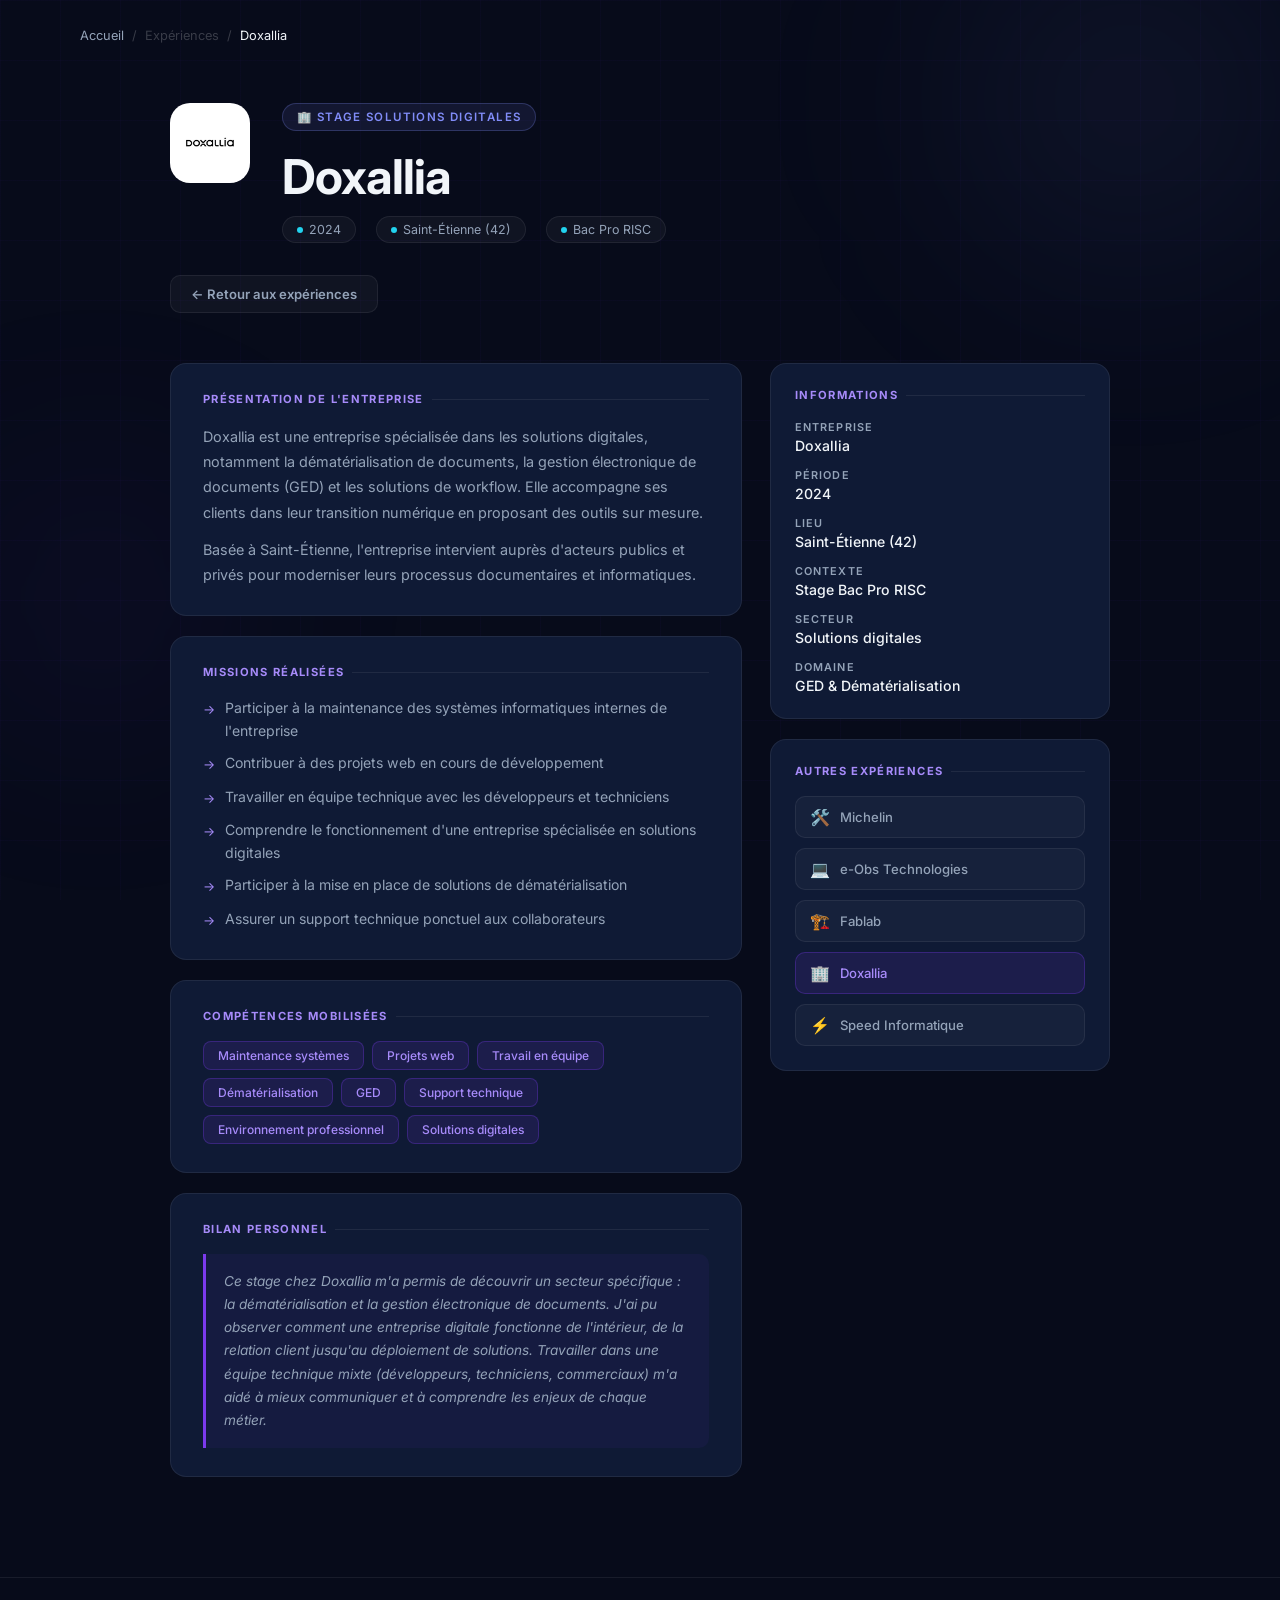
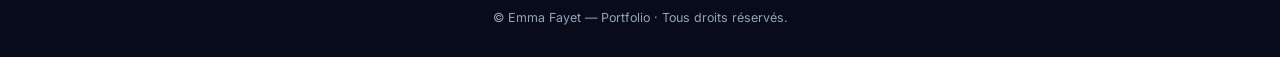
==== doxallia.html @ 90dcf728 "Create doxallia.html" ====
<!DOCTYPE html>
<html lang="fr">
<head>
  <meta charset="UTF-8">
  <meta name="viewport" content="width=device-width, initial-scale=1.0">
  <title>Stage Doxallia — Emma Fayet</title>
  <link rel="preconnect" href="https://fonts.googleapis.com">
  <link rel="preconnect" href="https://fonts.gstatic.com" crossorigin>
  <link href="https://fonts.googleapis.com/css2?family=Inter:wght@300;400;500;600;700&display=swap" rel="stylesheet">
  <style>
    *,*::before,*::after{box-sizing:border-box;margin:0;padding:0;}
    :root{--bg:#070b1a;--card:#0f1a35;--border:rgba(255,255,255,0.07);--border-accent:rgba(124,58,237,0.3);--purple:#7c3aed;--purple-light:#a78bfa;--cyan:#22d3ee;--text:#f1f5f9;--muted:#94a3b8;--tag-bg:rgba(124,58,237,0.12);--accent:#818cf8;}
    html{scroll-behavior:smooth;}
    body{background:var(--bg);color:var(--text);font-family:'Inter',sans-serif;min-height:100vh;overflow-x:hidden;}
    body::before{content:'';position:fixed;inset:0;background-image:linear-gradient(rgba(124,58,237,0.03) 1px,transparent 1px),linear-gradient(90deg,rgba(124,58,237,0.03) 1px,transparent 1px);background-size:60px 60px;pointer-events:none;z-index:0;}
    .blob{position:fixed;border-radius:50%;filter:blur(100px);pointer-events:none;z-index:0;}
    .blob-1{width:500px;height:500px;background:radial-gradient(circle,rgba(129,140,248,0.1) 0%,transparent 70%);top:-150px;right:-100px;}
    .blob-2{width:400px;height:400px;background:radial-gradient(circle,rgba(124,58,237,0.08) 0%,transparent 70%);bottom:100px;left:-100px;}
    nav.breadcrumb{position:relative;z-index:10;padding:28px 80px 0;display:flex;align-items:center;gap:8px;font-size:0.8rem;color:var(--muted);}
    nav.breadcrumb a{color:var(--muted);text-decoration:none;transition:color 0.2s;}
    nav.breadcrumb a:hover{color:var(--purple-light);}
    nav.breadcrumb span{color:rgba(255,255,255,0.2);}
    nav.breadcrumb .current{color:var(--text);}
    .hero{position:relative;z-index:10;padding:60px 80px 50px;max-width:1100px;margin:0 auto;}
    .hero-top{display:flex;align-items:flex-start;gap:32px;margin-bottom:32px;flex-wrap:wrap;}
    .company-logo{width:80px;height:80px;border-radius:20px;background:white;display:flex;align-items:center;justify-content:center;border:1px solid var(--border);overflow:hidden;flex-shrink:0;}
    .company-logo img{width:60px;height:60px;object-fit:contain;}
    .company-logo .logo-text{font-size:0.9rem;font-weight:800;color:#818cf8;}
    .hero-info{flex:1;}
    .hero-label{display:inline-flex;align-items:center;gap:8px;font-size:0.72rem;font-weight:600;letter-spacing:0.12em;text-transform:uppercase;color:var(--accent);background:rgba(129,140,248,0.1);border:1px solid rgba(129,140,248,0.25);padding:6px 14px;border-radius:100px;margin-bottom:16px;}
    .hero h1{font-size:clamp(2rem,5vw,3rem);font-weight:700;letter-spacing:-0.02em;margin-bottom:10px;}
    .hero-meta{display:flex;gap:20px;flex-wrap:wrap;}
    .meta-pill{display:flex;align-items:center;gap:6px;font-size:0.78rem;color:var(--muted);background:rgba(255,255,255,0.04);border:1px solid var(--border);padding:5px 14px;border-radius:100px;}
    .meta-pill .dot{width:6px;height:6px;border-radius:50%;background:var(--cyan);}
    .nav-btns{display:flex;gap:12px;flex-wrap:wrap;margin:32px 0 0;}
    .btn{display:inline-flex;align-items:center;gap:7px;padding:10px 20px;border-radius:10px;font-size:0.82rem;font-weight:600;text-decoration:none;transition:all 0.2s ease;border:1px solid transparent;}
    .btn-ghost{background:rgba(255,255,255,0.04);color:var(--muted);border-color:var(--border);}
    .btn-ghost:hover{background:rgba(255,255,255,0.08);color:var(--text);transform:translateY(-2px);}
    .main{position:relative;z-index:10;max-width:1100px;margin:0 auto;padding:0 80px 80px;display:grid;grid-template-columns:1fr 340px;gap:28px;}
    .section{background:var(--card);border:1px solid var(--border);border-radius:16px;padding:28px 32px;margin-bottom:20px;animation:fadeUp 0.5s ease both;}
    .section:nth-child(1){animation-delay:0.05s}.section:nth-child(2){animation-delay:0.1s}.section:nth-child(3){animation-delay:0.15s}.section:nth-child(4){animation-delay:0.2s}
    .section-title{font-size:0.7rem;font-weight:700;letter-spacing:0.12em;text-transform:uppercase;color:var(--purple-light);margin-bottom:18px;display:flex;align-items:center;gap:8px;}
    .section-title::after{content:'';flex:1;height:1px;background:var(--border);}
    .section p{font-size:0.9rem;color:var(--muted);line-height:1.75;margin-bottom:12px;}
    .section p:last-child{margin-bottom:0;}
    .task-list{list-style:none;display:flex;flex-direction:column;gap:10px;}
    .task-list li{display:flex;align-items:flex-start;gap:10px;font-size:0.88rem;color:var(--muted);line-height:1.6;}
    .task-list li .arrow{color:var(--purple-light);font-size:0.8rem;margin-top:3px;flex-shrink:0;}
    .skills-grid{display:flex;flex-wrap:wrap;gap:8px;}
    .skill-tag{font-size:0.75rem;font-weight:500;padding:6px 14px;border-radius:8px;background:var(--tag-bg);border:1px solid var(--border-accent);color:var(--purple-light);}
    .personal-note{padding:16px 18px;background:rgba(124,58,237,0.06);border-left:3px solid var(--purple);border-radius:0 10px 10px 0;font-size:0.85rem;color:var(--muted);line-height:1.7;font-style:italic;}
    .sidebar{display:flex;flex-direction:column;gap:20px;}
    .sidebar-card{background:var(--card);border:1px solid var(--border);border-radius:16px;padding:24px;animation:fadeUp 0.5s ease both;}
    .sidebar-card:nth-child(1){animation-delay:0.08s}.sidebar-card:nth-child(2){animation-delay:0.14s}
    .info-row{display:flex;flex-direction:column;gap:14px;}
    .info-item{display:flex;flex-direction:column;gap:3px;}
    .info-label{font-size:0.68rem;color:var(--muted);text-transform:uppercase;letter-spacing:0.1em;font-weight:600;}
    .info-value{font-size:0.88rem;color:var(--text);font-weight:500;}
    .other-stages{display:flex;flex-direction:column;gap:10px;}
    .stage-link{display:flex;align-items:center;gap:10px;padding:10px 14px;border-radius:10px;background:rgba(255,255,255,0.03);border:1px solid var(--border);text-decoration:none;color:var(--muted);font-size:0.82rem;font-weight:500;transition:all 0.2s;}
    .stage-link:hover{background:rgba(124,58,237,0.08);border-color:var(--border-accent);color:var(--text);}
    .stage-link .stage-emoji{font-size:1rem;}
    .stage-link.active{background:var(--tag-bg);border-color:var(--border-accent);color:var(--purple-light);}
    footer{position:relative;z-index:10;text-align:center;padding:32px 80px;border-top:1px solid var(--border);color:var(--muted);font-size:0.78rem;}
    @keyframes fadeUp{from{opacity:0;transform:translateY(20px);}to{opacity:1;transform:translateY(0);}}
    @media(max-width:900px){.main{grid-template-columns:1fr;padding:0 24px 60px;}nav.breadcrumb,.hero{padding-left:24px;padding-right:24px;}.hero{padding-top:36px;}}
  </style>
</head>
<body>
  <div class="blob blob-1"></div>
  <div class="blob blob-2"></div>
  <nav class="breadcrumb">
    <a href="index.html">Accueil</a><span>/</span><span>Expériences</span><span>/</span><span class="current">Doxallia</span>
  </nav>
  <header class="hero">
    <div class="hero-top">
      <div class="company-logo">
        <img src="doxallia_2025.png" alt="Doxallia" onerror="this.style.display='none';this.parentNode.innerHTML='<span class=\'logo-text\'>DOX</span>'">
      </div>
      <div class="hero-info">
        <div class="hero-label">🏢 Stage solutions digitales</div>
        <h1>Doxallia</h1>
        <div class="hero-meta">
          <div class="meta-pill"><span class="dot"></span>2024</div>
          <div class="meta-pill"><span class="dot"></span>Saint-Étienne (42)</div>
          <div class="meta-pill"><span class="dot"></span>Bac Pro RISC</div>
        </div>
      </div>
    </div>
    <div class="nav-btns">
      <a href="index.html#doxallia" class="btn btn-ghost">← Retour aux expériences</a>
    </div>
  </header>
  <div class="main">
    <div class="left-col">
      <div class="section">
        <div class="section-title">Présentation de l'entreprise</div>
        <p>Doxallia est une entreprise spécialisée dans les solutions digitales, notamment la dématérialisation de documents, la gestion électronique de documents (GED) et les solutions de workflow. Elle accompagne ses clients dans leur transition numérique en proposant des outils sur mesure.</p>
        <p>Basée à Saint-Étienne, l'entreprise intervient auprès d'acteurs publics et privés pour moderniser leurs processus documentaires et informatiques.</p>
      </div>
      <div class="section">
        <div class="section-title">Missions réalisées</div>
        <ul class="task-list">
          <li><span class="arrow">→</span> Participer à la maintenance des systèmes informatiques internes de l'entreprise</li>
          <li><span class="arrow">→</span> Contribuer à des projets web en cours de développement</li>
          <li><span class="arrow">→</span> Travailler en équipe technique avec les développeurs et techniciens</li>
          <li><span class="arrow">→</span> Comprendre le fonctionnement d'une entreprise spécialisée en solutions digitales</li>
          <li><span class="arrow">→</span> Participer à la mise en place de solutions de dématérialisation</li>
          <li><span class="arrow">→</span> Assurer un support technique ponctuel aux collaborateurs</li>
        </ul>
      </div>
      <div class="section">
        <div class="section-title">Compétences mobilisées</div>
        <div class="skills-grid">
          <span class="skill-tag">Maintenance systèmes</span>
          <span class="skill-tag">Projets web</span>
          <span class="skill-tag">Travail en équipe</span>
          <span class="skill-tag">Dématérialisation</span>
          <span class="skill-tag">GED</span>
          <span class="skill-tag">Support technique</span>
          <span class="skill-tag">Environnement professionnel</span>
          <span class="skill-tag">Solutions digitales</span>
        </div>
      </div>
      <div class="section">
        <div class="section-title">Bilan personnel</div>
        <div class="personal-note">
          Ce stage chez Doxallia m'a permis de découvrir un secteur spécifique : la dématérialisation et la gestion électronique de documents. J'ai pu observer comment une entreprise digitale fonctionne de l'intérieur, de la relation client jusqu'au déploiement de solutions. Travailler dans une équipe technique mixte (développeurs, techniciens, commerciaux) m'a aidé à mieux communiquer et à comprendre les enjeux de chaque métier.
        </div>
      </div>
    </div>
    <aside class="sidebar">
      <div class="sidebar-card">
        <div class="section-title">Informations</div>
        <div class="info-row">
          <div class="info-item"><span class="info-label">Entreprise</span><span class="info-value">Doxallia</span></div>
          <div class="info-item"><span class="info-label">Période</span><span class="info-value">2024</span></div>
          <div class="info-item"><span class="info-label">Lieu</span><span class="info-value">Saint-Étienne (42)</span></div>
          <div class="info-item"><span class="info-label">Contexte</span><span class="info-value">Stage Bac Pro RISC</span></div>
          <div class="info-item"><span class="info-label">Secteur</span><span class="info-value">Solutions digitales</span></div>
          <div class="info-item"><span class="info-label">Domaine</span><span class="info-value">GED & Dématérialisation</span></div>
        </div>
      </div>
      <div class="sidebar-card">
        <div class="section-title">Autres expériences</div>
        <div class="other-stages">
          <a href="stage-michelin.html" class="stage-link"><span class="stage-emoji">🛠️</span> Michelin</a>
          <a href="stage-eobs.html" class="stage-link"><span class="stage-emoji">💻</span> e-Obs Technologies</a>
          <a href="stage-fablab.html" class="stage-link"><span class="stage-emoji">🏗️</span> Fablab</a>
          <a href="stage-doxallia.html" class="stage-link active"><span class="stage-emoji">🏢</span> Doxallia</a>
          <a href="stage-speed.html" class="stage-link"><span class="stage-emoji">⚡</span> Speed Informatique</a>
        </div>
      </div>
    </aside>
  </div>
  <footer>© Emma Fayet — Portfolio · Tous droits réservés.</footer>
</body>
</html>
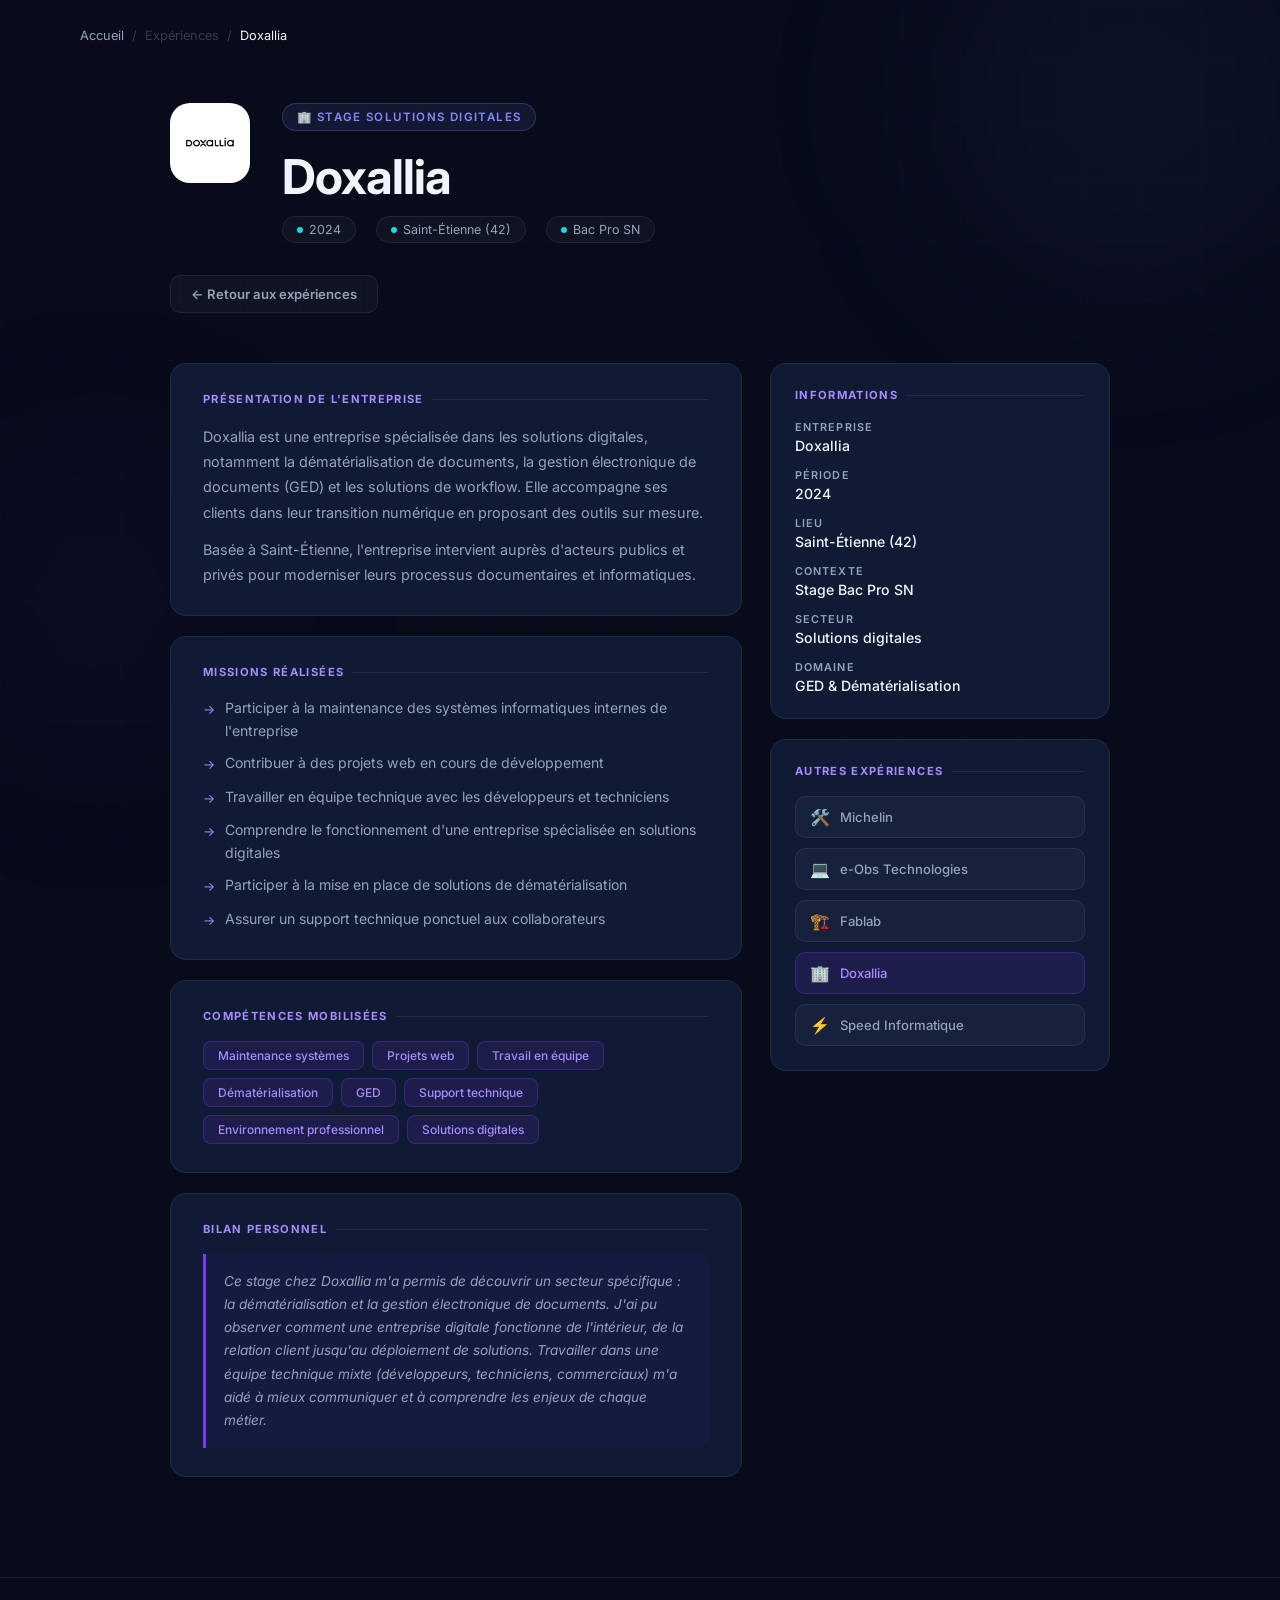
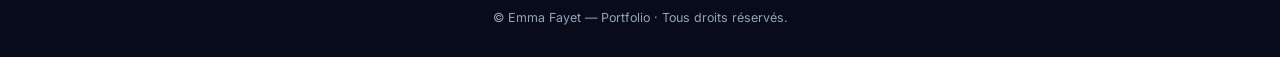
==== commit 351e061b: "Update context from Bac Pro RISC to Bac Pro SN" ====
--- a/doxallia.html
+++ b/doxallia.html
@@ -83,7 +83,7 @@
         <div class="hero-meta">
           <div class="meta-pill"><span class="dot"></span>2024</div>
           <div class="meta-pill"><span class="dot"></span>Saint-Étienne (42)</div>
-          <div class="meta-pill"><span class="dot"></span>Bac Pro RISC</div>
+          <div class="meta-pill"><span class="dot"></span>Bac Pro SN</div>
         </div>
       </div>
     </div>
@@ -136,7 +136,7 @@
           <div class="info-item"><span class="info-label">Entreprise</span><span class="info-value">Doxallia</span></div>
           <div class="info-item"><span class="info-label">Période</span><span class="info-value">2024</span></div>
           <div class="info-item"><span class="info-label">Lieu</span><span class="info-value">Saint-Étienne (42)</span></div>
-          <div class="info-item"><span class="info-label">Contexte</span><span class="info-value">Stage Bac Pro RISC</span></div>
+          <div class="info-item"><span class="info-label">Contexte</span><span class="info-value">Stage Bac Pro SN</span></div>
           <div class="info-item"><span class="info-label">Secteur</span><span class="info-value">Solutions digitales</span></div>
           <div class="info-item"><span class="info-label">Domaine</span><span class="info-value">GED & Dématérialisation</span></div>
         </div>
@@ -144,11 +144,11 @@
       <div class="sidebar-card">
         <div class="section-title">Autres expériences</div>
         <div class="other-stages">
-          <a href="stage-michelin.html" class="stage-link"><span class="stage-emoji">🛠️</span> Michelin</a>
-          <a href="stage-eobs.html" class="stage-link"><span class="stage-emoji">💻</span> e-Obs Technologies</a>
-          <a href="stage-fablab.html" class="stage-link"><span class="stage-emoji">🏗️</span> Fablab</a>
-          <a href="stage-doxallia.html" class="stage-link active"><span class="stage-emoji">🏢</span> Doxallia</a>
-          <a href="stage-speed.html" class="stage-link"><span class="stage-emoji">⚡</span> Speed Informatique</a>
+         <a href="michelin.html" class="stage-link"><span class="stage-emoji">🛠️</span> Michelin</a>
+<a href="Eobs_tech.html" class="stage-link"><span class="stage-emoji">💻</span> e-Obs Technologies</a>
+<a href="fablab.html" class="stage-link"><span class="stage-emoji">🏗️</span> Fablab</a>
+<a href="doxallia.html" class="stage-link active"><span class="stage-emoji">🏢</span> Doxallia</a>
+<a href="speed_info.html" class="stage-link"><span class="stage-emoji">⚡</span> Speed Informatique</a>
         </div>
       </div>
     </aside>
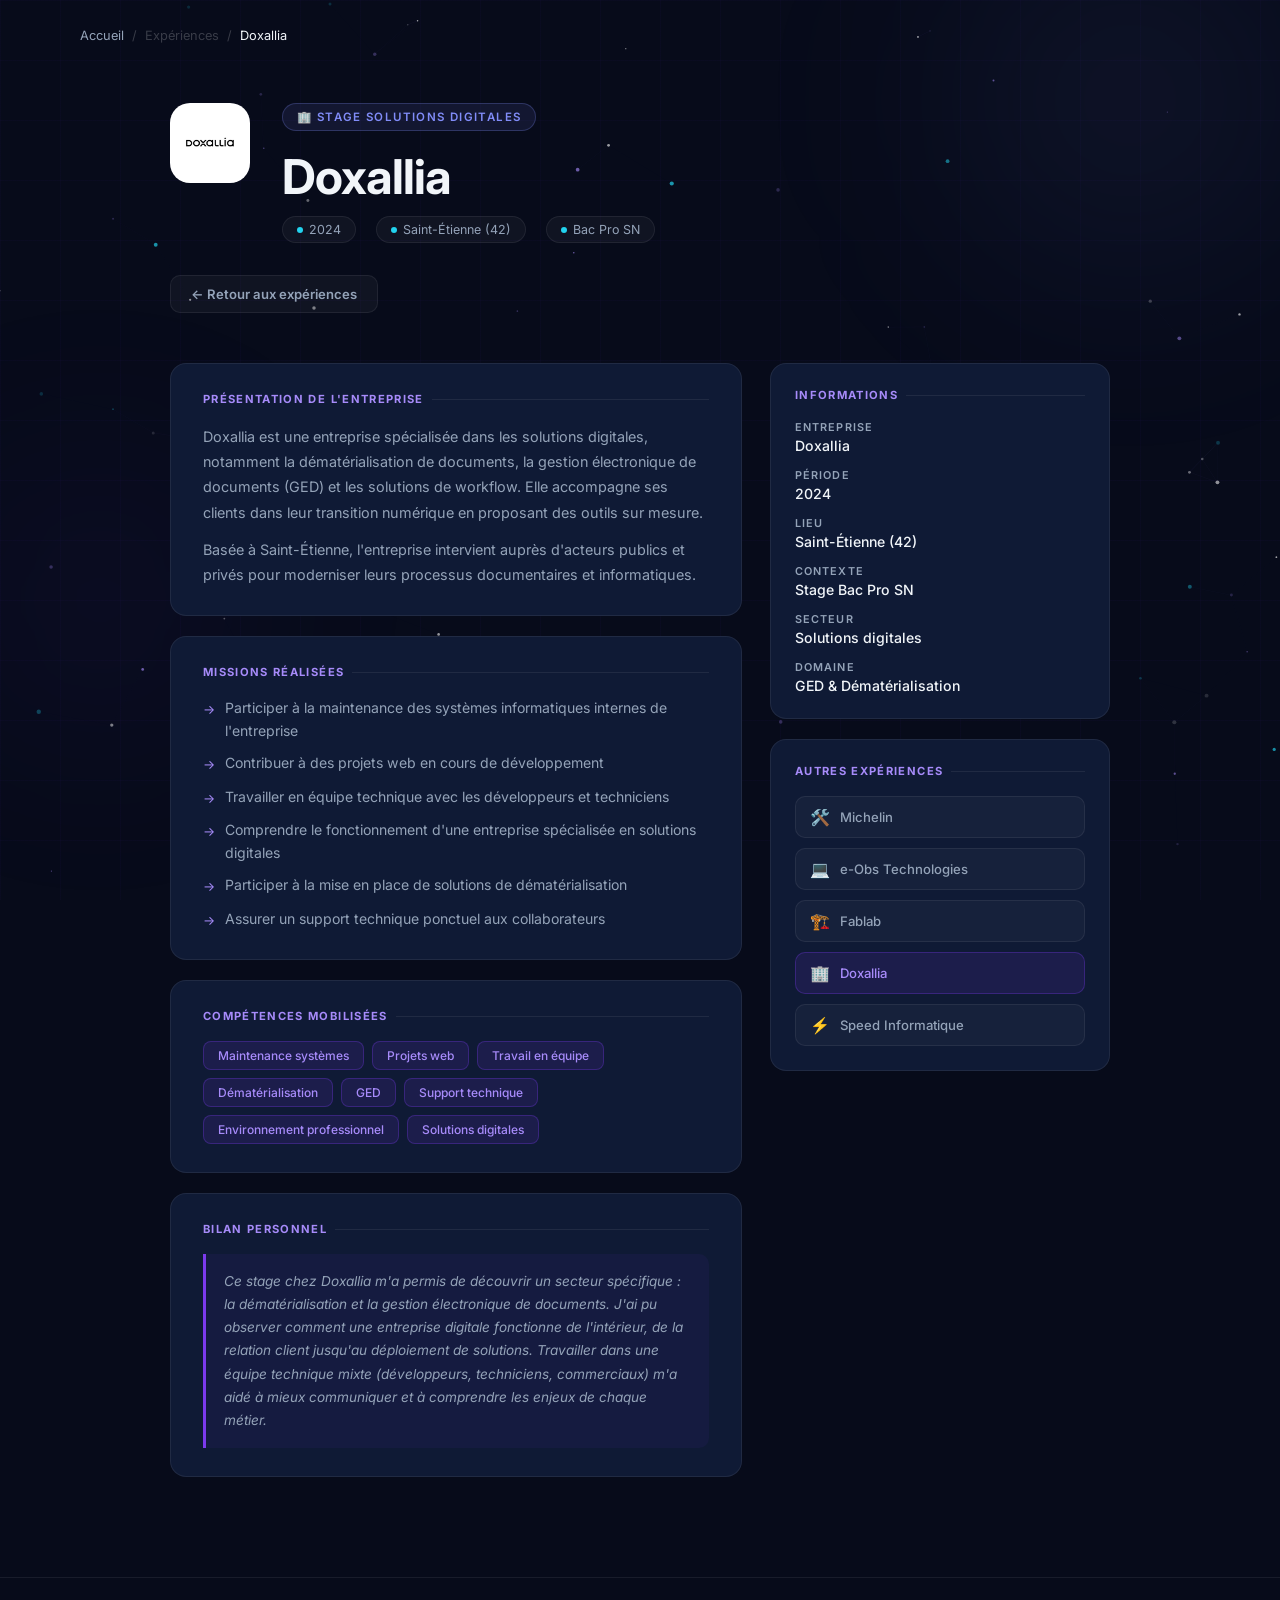
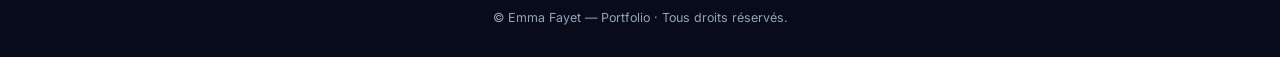
==== commit 78c8f4c5: "Update doxallia.html" ====
--- a/doxallia.html
+++ b/doxallia.html
@@ -154,5 +154,23 @@
     </aside>
   </div>
   <footer>© Emma Fayet — Portfolio · Tous droits réservés.</footer>
+  <canvas id="bg-particles" style="position:fixed;inset:0;pointer-events:none;z-index:0;"></canvas>
+
+<script>
+(function(){
+  const canvas = document.getElementById('bg-particles');
+  const ctx = canvas.getContext('2d');
+  let W, H, particles = [];
+  const COUNT = 90;
+  const COLORS = ['rgba(167,139,250,','rgba(34,211,238,','rgba(255,255,255,'];
+  function rand(a,b){return Math.random()*(b-a)+a;}
+  function resize(){W=canvas.width=window.innerWidth;H=canvas.height=window.innerHeight;}
+  function create(){return{x:rand(0,W),y:rand(0,H),r:rand(0.6,2.2),vx:rand(-0.18,0.18),vy:rand(-0.18,0.18),alpha:rand(0.15,0.7),dalpha:rand(0.003,0.008)*(Math.random()<0.5?1:-1),color:COLORS[Math.floor(Math.random()*COLORS.length)]};}
+  function connections(){for(let i=0;i<particles.length;i++){for(let j=i+1;j<particles.length;j++){const dx=particles[i].x-particles[j].x,dy=particles[i].y-particles[j].y,d=Math.sqrt(dx*dx+dy*dy);if(d<90){ctx.beginPath();ctx.strokeStyle=`rgba(167,139,250,${(1-d/90)*0.08})`;ctx.lineWidth=0.5;ctx.moveTo(particles[i].x,particles[i].y);ctx.lineTo(particles[j].x,particles[j].y);ctx.stroke();}}}}
+  function loop(){ctx.clearRect(0,0,W,H);connections();for(const p of particles){p.x+=p.vx;p.y+=p.vy;p.alpha+=p.dalpha;if(p.alpha>0.7||p.alpha<0.1)p.dalpha*=-1;if(p.x<-5)p.x=W+5;if(p.x>W+5)p.x=-5;if(p.y<-5)p.y=H+5;if(p.y>H+5)p.y=-5;ctx.beginPath();ctx.arc(p.x,p.y,p.r,0,Math.PI*2);ctx.fillStyle=p.color+p.alpha+')';ctx.fill();}requestAnimationFrame(loop);}
+  resize();particles=Array.from({length:COUNT},create);loop();
+  window.addEventListener('resize',resize);
+})();
+</script>
 </body>
 </html>
